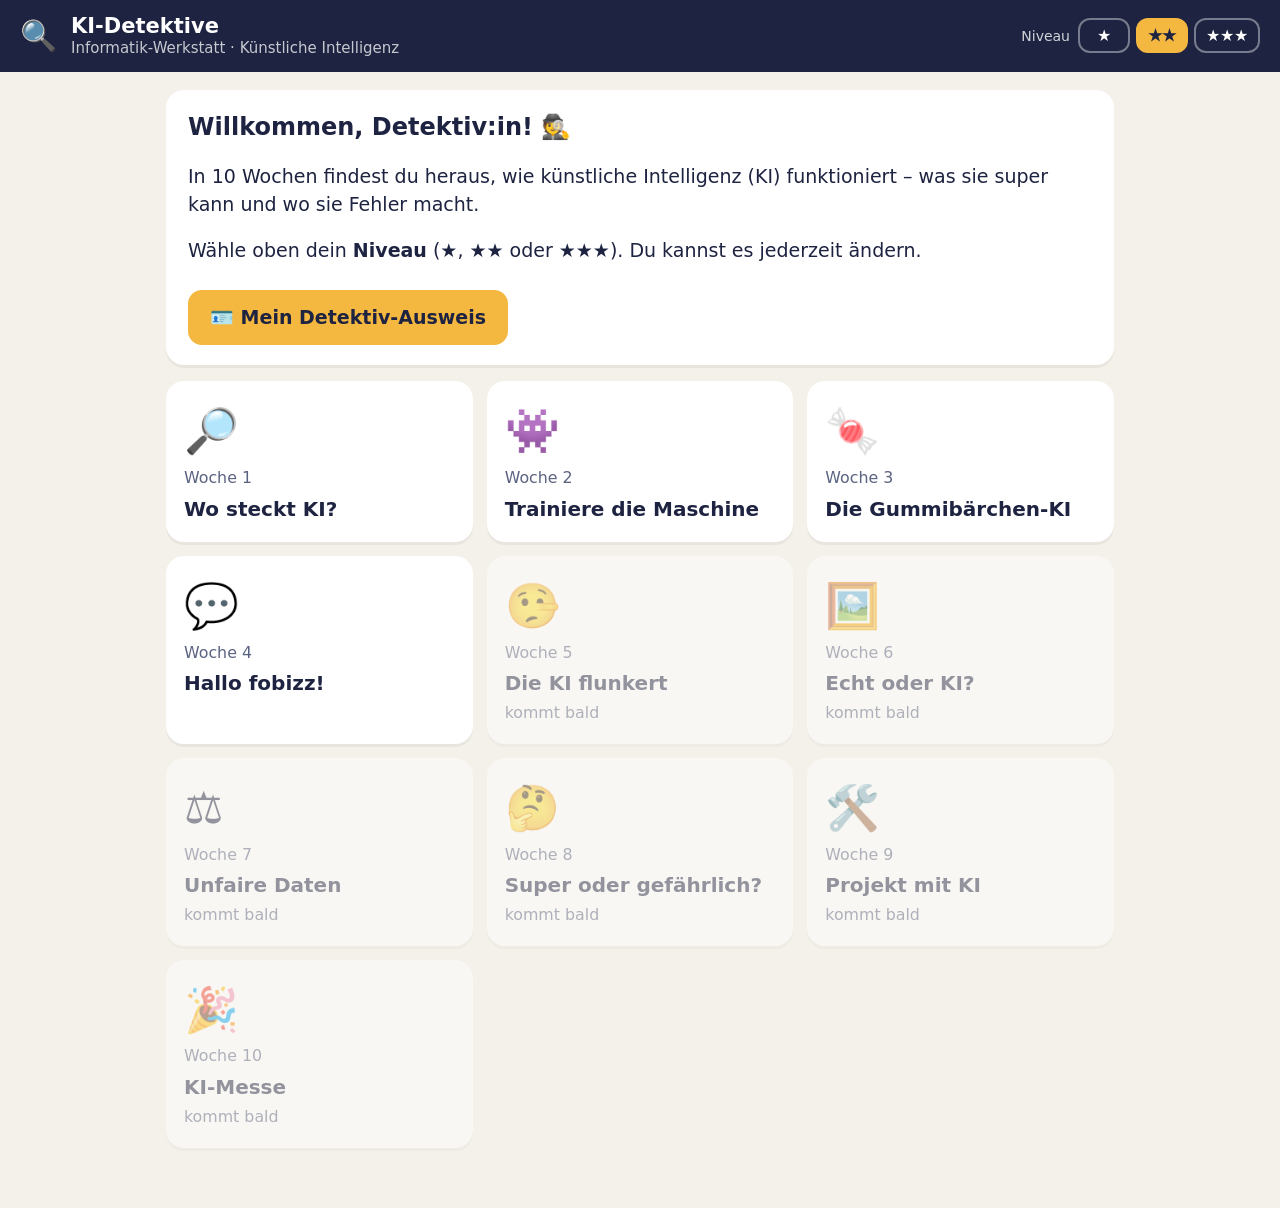
==== index.html @ d9ddfc91 "Add files via upload" ====
<!DOCTYPE html>
<html lang="de">
<head>
<meta charset="utf-8">
<meta name="viewport" content="width=device-width, initial-scale=1">
<title>KI-Detektive</title>
<link rel="stylesheet" href="style.css">
<style>
  .weeks{display:grid;grid-template-columns:repeat(auto-fill,minmax(270px,1fr));gap:14px}
  .week{display:block;background:#fff;border-radius:18px;padding:18px;text-decoration:none;color:var(--ink);box-shadow:0 3px 0 rgba(0,0,0,.05);position:relative}
  .week .em{font-size:44px}
  .week b{display:block;font-size:20px;margin-top:4px}
  .week small{color:var(--muted)}
  .week.locked{opacity:.45;pointer-events:none}
  .week .ok{position:absolute;top:14px;right:14px;font-size:28px}
</style>
</head>
<body>
<header class="top">
  <div class="logo">🔍</div>
  <h1>KI-Detektive<small>Informatik-Werkstatt · Künstliche Intelligenz</small></h1>
  <div class="niveau"></div>
</header>
<main>
  <div class="card">
    <h2>Willkommen, Detektiv:in! 🕵️</h2>
    <p>In 10 Wochen findest du heraus, wie künstliche Intelligenz (KI) funktioniert – was sie super kann und wo sie Fehler macht.</p>
    <p>Wähle oben dein <b>Niveau</b> (★, ★★ oder ★★★). Du kannst es jederzeit ändern.</p>
    <a class="btn yellow" href="ausweis.html">🪪 Mein Detektiv-Ausweis</a>
  </div>
  <div class="weeks" id="weeks"></div>
</main>
<script src="common.js"></script>
<script>
const W = [
  ['🔎','Wo steckt KI?','woche1.html'],
  ['👾','Trainiere die Maschine','woche2.html'],
  ['🍬','Die Gummibärchen-KI','woche3.html'],
  ['💬','Hallo fobizz!','woche4.html'],
  ['🤥','Die KI flunkert',''],
  ['🖼️','Echt oder KI?',''],
  ['⚖️','Unfaire Daten',''],
  ['🤔','Super oder gefährlich?',''],
  ['🛠️','Projekt mit KI',''],
  ['🎉','KI-Messe','']
];
const st = KI.stamps();
document.getElementById('weeks').innerHTML = W.map((w,i)=>`
  <a class="week ${w[2]?'':'locked'}" href="${w[2]||'#'}">
    ${st[i+1]?'<span class="ok">✅</span>':''}
    <div class="em">${w[0]}</div><small>Woche ${i+1}</small><b>${w[1]}</b>
    ${w[2]?'':'<small>kommt bald</small>'}
  </a>`).join('');
KI.initNiveau();
</script>
</body>
</html>
---- style.css ----
:root{
  --ink:#1d2340; --muted:#5b6382; --bg:#f4f1ea; --card:#ffffff;
  --blue:#2f6fdb; --blue-l:#e3ecfc; --green:#1f9d6b; --green-l:#ddf4ea;
  --red:#d9473f; --red-l:#fbe3e1; --yellow:#f4b740; --yellow-l:#fdf1d6;
  --purple:#7a4fd6; --purple-l:#ece4fb; --radius:18px;
}
*{box-sizing:border-box}
html{-webkit-text-size-adjust:100%}
body{margin:0;font-family:-apple-system,"SF Pro Rounded",system-ui,"Segoe UI",Roboto,sans-serif;
  background:var(--bg);color:var(--ink);font-size:19px;line-height:1.45}
a{color:var(--blue)}
header.top{background:var(--ink);color:#fff;padding:14px 20px;display:flex;align-items:center;gap:14px;flex-wrap:wrap;position:sticky;top:0;z-index:10}
header.top .logo{font-size:30px}
header.top h1{font-size:21px;margin:0;flex:1;min-width:200px;line-height:1.2}
header.top h1 small{display:block;font-weight:400;opacity:.75;font-size:15px}
header.top a.home{color:#fff;text-decoration:none;background:rgba(255,255,255,.15);padding:8px 14px;border-radius:12px;font-size:16px}
.niveau{display:flex;gap:6px;align-items:center}
.niveau span{font-size:14px;opacity:.8;margin-right:2px}
.niveau button{border:2px solid rgba(255,255,255,.4);background:transparent;color:#fff;border-radius:12px;padding:6px 10px;font-size:16px;min-width:52px;cursor:pointer}
.niveau button.on{background:var(--yellow);border-color:var(--yellow);color:var(--ink);font-weight:700}
main{max-width:980px;margin:0 auto;padding:18px 16px 60px}
nav.steps{display:flex;gap:8px;margin:4px 0 18px;flex-wrap:wrap}
nav.steps button{flex:1;min-width:150px;border:none;border-radius:14px;padding:12px 10px;background:#fff;color:var(--ink);font-size:16px;font-weight:600;cursor:pointer;box-shadow:0 2px 0 rgba(0,0,0,.06)}
nav.steps button.on{background:var(--blue);color:#fff}
nav.steps button.done::after{content:" ✓"}
.card{background:var(--card);border-radius:var(--radius);padding:20px 22px;margin-bottom:16px;box-shadow:0 3px 0 rgba(0,0,0,.05)}
.card h2{margin:0 0 8px;font-size:24px}
.card h3{margin:0 0 10px;font-size:21px}
.center{text-align:center}
.big{font-size:64px;line-height:1.1}
.hint{background:var(--yellow-l);border-left:6px solid var(--yellow);padding:12px 14px;border-radius:12px;margin:12px 0}
.info{background:var(--blue-l);border-left:6px solid var(--blue);padding:12px 14px;border-radius:12px;margin:12px 0}
.task{background:var(--purple-l);border-left:6px solid var(--purple);padding:12px 14px;border-radius:12px;margin:12px 0}
.task ol{margin:6px 0 0;padding-left:24px}
.wordbank{display:flex;flex-wrap:wrap;gap:8px;margin-top:6px}
.wordbank b{background:#fff;border-radius:10px;padding:4px 10px;font-weight:600}
.btn{display:inline-block;border:none;border-radius:14px;padding:14px 22px;font-size:19px;font-weight:700;cursor:pointer;background:var(--blue);color:#fff;text-decoration:none;margin:6px 6px 0 0}
.btn.green{background:var(--green)} .btn.red{background:var(--red)} .btn.gray{background:#d8dbe6;color:var(--ink)}
.btn.yellow{background:var(--yellow);color:var(--ink)}
.btn:disabled{opacity:.4;cursor:default}
.qcount{color:var(--muted);font-size:15px;margin-bottom:4px}
.answers{display:grid;gap:10px;margin:10px 0}
.answer{text-align:left;border:3px solid #e2e5ef;background:#fff;border-radius:14px;padding:14px 16px;font-size:19px;cursor:pointer;color:var(--ink)}
.answer.right{border-color:var(--green);background:var(--green-l)}
.answer.wrong{border-color:var(--red);background:var(--red-l)}
.answer:disabled{cursor:default}
.feedback{margin-top:8px;padding:12px 14px;border-radius:12px;background:#f6f7fb}
textarea{width:100%;min-height:110px;font-size:18px;border-radius:12px;border:2px solid #d8dbe6;padding:12px;font-family:inherit}
.stamp{display:inline-block;transform:rotate(-8deg);border:4px solid var(--red);color:var(--red);font-weight:800;border-radius:14px;padding:8px 16px;font-size:22px;letter-spacing:1px;animation:pop .5s ease}
@keyframes pop{0%{transform:scale(2) rotate(-8deg);opacity:0}100%{transform:scale(1) rotate(-8deg);opacity:1}}
.progress{height:12px;background:#e2e5ef;border-radius:8px;overflow:hidden;margin:6px 0 14px}
.progress div{height:100%;background:var(--green);transition:width .3s}
[hidden]{display:none!important}
.grid{display:grid;grid-template-columns:repeat(auto-fill,minmax(150px,1fr));gap:12px}
.teacher{border:2px dashed var(--muted);background:#fbfbfd}
.teacher::before{content:"👩‍🏫 Für die Lernbegleitung";display:block;font-size:14px;color:var(--muted);font-weight:700;margin-bottom:6px}
@media print{header.top,nav.steps,.noprint{display:none!important} body{background:#fff}}
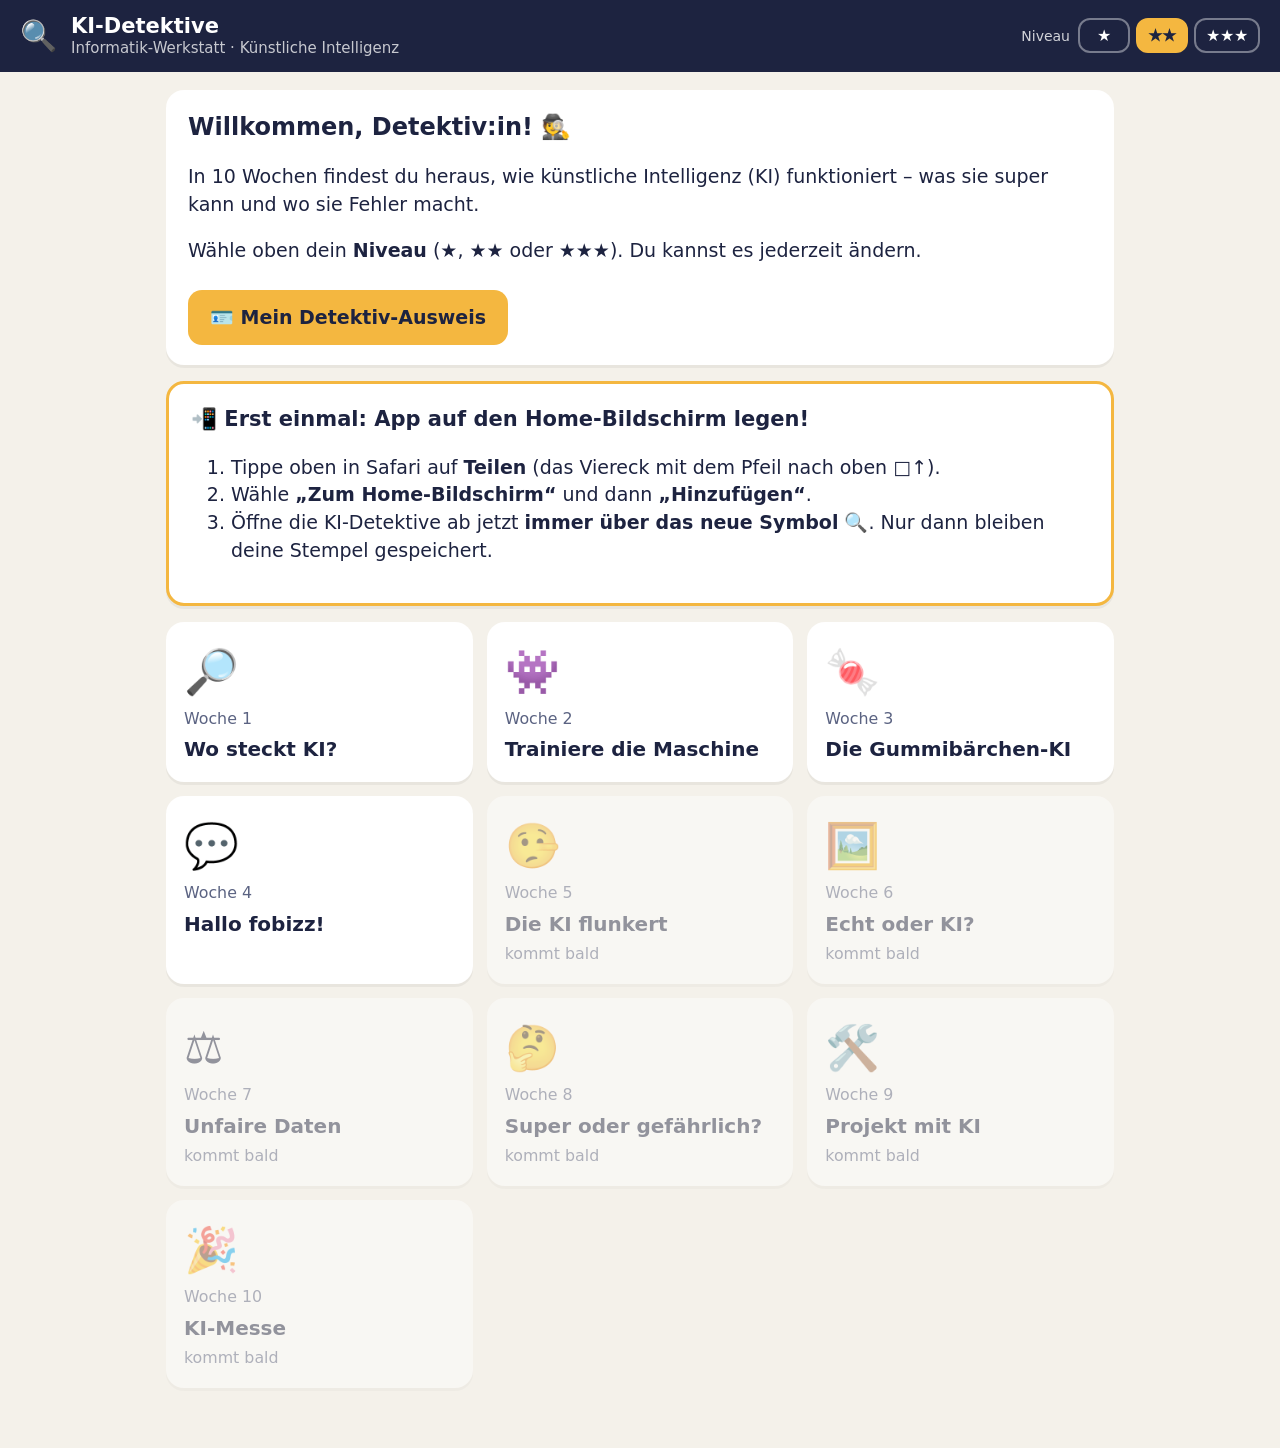
==== commit 2c81ba5a: "Add files via upload" ====
--- a/index.html
+++ b/index.html
@@ -4,6 +4,13 @@
 <meta charset="utf-8">
 <meta name="viewport" content="width=device-width, initial-scale=1">
 <title>KI-Detektive</title>
+<link rel="manifest" href="manifest.webmanifest">
+<link rel="apple-touch-icon" href="apple-touch-icon.png">
+<meta name="apple-mobile-web-app-capable" content="yes">
+<meta name="mobile-web-app-capable" content="yes">
+<meta name="apple-mobile-web-app-title" content="KI-Detektive">
+<meta name="apple-mobile-web-app-status-bar-style" content="default">
+<meta name="theme-color" content="#1d2340">
 <link rel="stylesheet" href="style.css">
 <style>
   .weeks{display:grid;grid-template-columns:repeat(auto-fill,minmax(270px,1fr));gap:14px}
@@ -27,6 +34,14 @@
     <p>In 10 Wochen findest du heraus, wie künstliche Intelligenz (KI) funktioniert – was sie super kann und wo sie Fehler macht.</p>
     <p>Wähle oben dein <b>Niveau</b> (★, ★★ oder ★★★). Du kannst es jederzeit ändern.</p>
     <a class="btn yellow" href="ausweis.html">🪪 Mein Detektiv-Ausweis</a>
+  </div>
+  <div class="card" id="install" hidden style="border:3px solid var(--yellow)">
+    <h3>📲 Erst einmal: App auf den Home-Bildschirm legen!</h3>
+    <ol>
+      <li>Tippe oben in Safari auf <b>Teilen</b> (das Viereck mit dem Pfeil nach oben □↑).</li>
+      <li>Wähle <b>„Zum Home-Bildschirm“</b> und dann <b>„Hinzufügen“</b>.</li>
+      <li>Öffne die KI-Detektive ab jetzt <b>immer über das neue Symbol</b> 🔍. Nur dann bleiben deine Stempel gespeichert.</li>
+    </ol>
   </div>
   <div class="weeks" id="weeks"></div>
 </main>
@@ -52,6 +67,8 @@
     ${w[2]?'':'<small>kommt bald</small>'}
   </a>`).join('');
 KI.initNiveau();
+const standalone = window.navigator.standalone === true || (window.matchMedia && matchMedia('(display-mode: standalone)').matches);
+document.getElementById('install').hidden = standalone;
 </script>
 </body>
 </html>
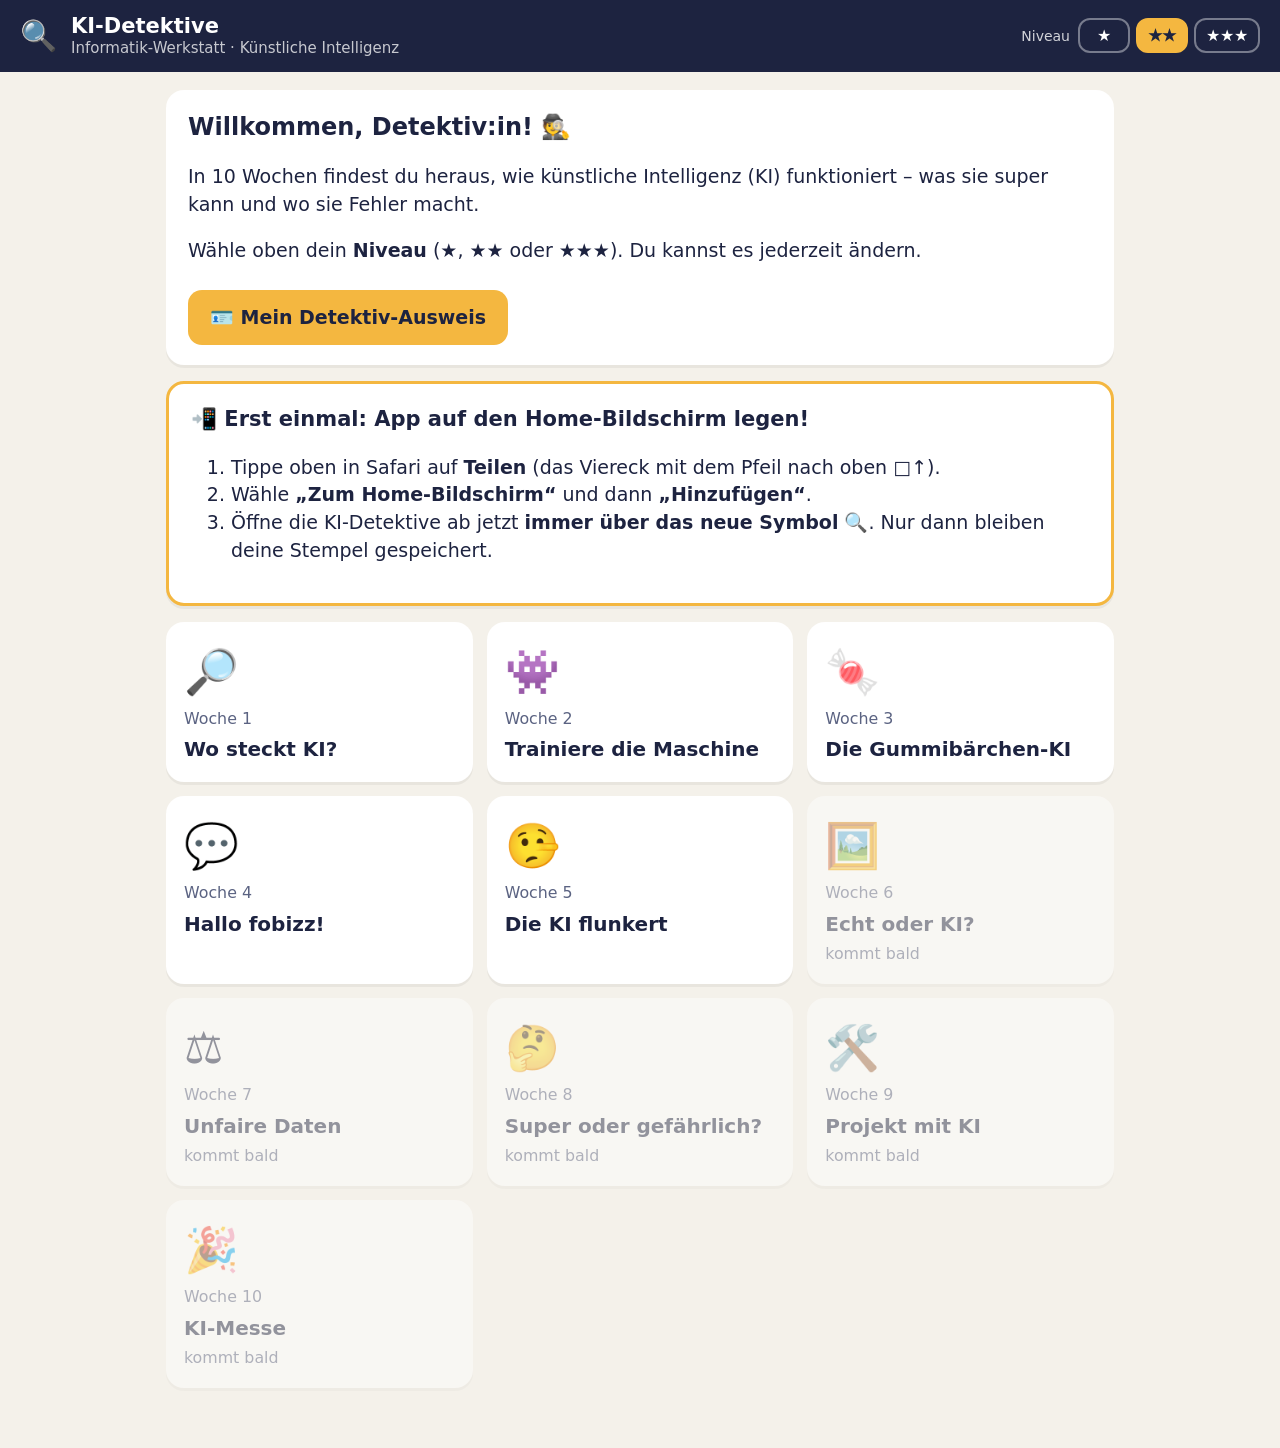
==== commit 9d742861: "Add files via upload" ====
--- a/index.html
+++ b/index.html
@@ -52,7 +52,7 @@
   ['👾','Trainiere die Maschine','woche2.html'],
   ['🍬','Die Gummibärchen-KI','woche3.html'],
   ['💬','Hallo fobizz!','woche4.html'],
-  ['🤥','Die KI flunkert',''],
+  ['🤥','Die KI flunkert','woche5.html'],
   ['🖼️','Echt oder KI?',''],
   ['⚖️','Unfaire Daten',''],
   ['🤔','Super oder gefährlich?',''],
